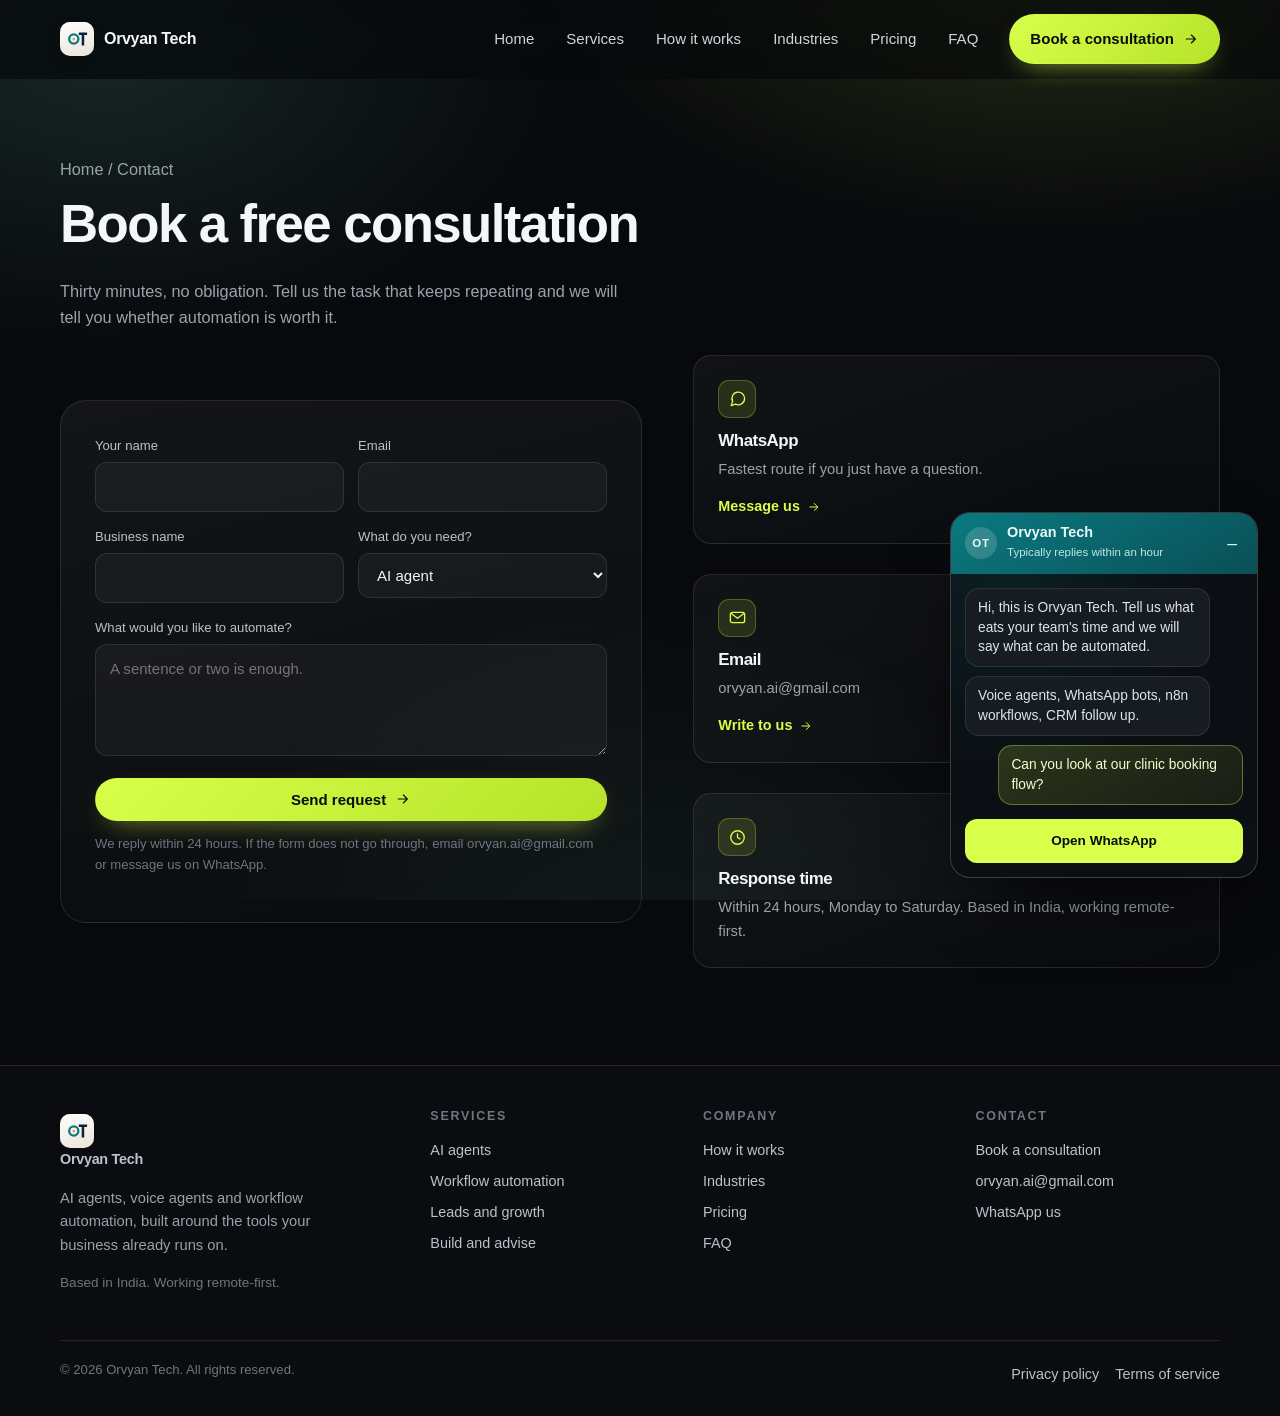
==== contact.html @ 8937b00d "Redesign the site: multi-page structure, new design system, WhatsApp dock widget - Split the single " ====
<!DOCTYPE html>
<html lang="en">
<head>
<meta charset="UTF-8">
<meta name="viewport" content="width=device-width, initial-scale=1">
<title>Contact | Orvyan Tech</title>
<meta name="description" content="Book a free consultation with Orvyan Tech. Tell us what you want automated and we reply within 24 hours.">
<link rel="canonical" href="https://www.orvyantech.com/contact.html">
<meta name="theme-color" content="#08090c">
<link rel="icon" href="favicon.svg" type="image/svg+xml">
<link rel="icon" href="favicon.ico" sizes="32x32">
<link rel="apple-touch-icon" href="apple-touch-icon.png">
<meta property="og:type" content="website">
<meta property="og:site_name" content="Orvyan Tech">
<meta property="og:title" content="Contact | Orvyan Tech">
<meta property="og:description" content="Book a free consultation with Orvyan Tech. Tell us what you want automated and we reply within 24 hours.">
<meta property="og:url" content="https://www.orvyantech.com/contact.html">
<meta property="og:image" content="https://www.orvyantech.com/og-image.png">
<meta name="twitter:card" content="summary_large_image">
<link rel="preconnect" href="https://fonts.googleapis.com">
<link rel="preconnect" href="https://fonts.gstatic.com" crossorigin>
<link rel="preconnect" href="https://formtorch.com" crossorigin>
<link rel="preload" href="assets/css/site.css" as="style">
<link rel="stylesheet" href="assets/css/site.css">
<link rel="preconnect" href="https://www.googletagmanager.com">

<script async src="https://www.googletagmanager.com/gtag/js?id=G-GD2M58Q7JF"></script>
<script>
window.dataLayer=window.dataLayer||[];function gtag(){dataLayer.push(arguments)}
gtag('js',new Date());gtag('config','G-GD2M58Q7JF');
</script>
</head>
<body>
<a class="skip" href="#main">Skip to content</a>
<header class="site-head">
  <div class="wrap head-inner">
    <a class="brand" href="index.html"><span class="brand-chip"><img src="assets/img/logo.svg" alt="" width="22" height="22"></span> Orvyan Tech</a>
    <button class="menu-btn" id="menuBtn" aria-expanded="false" aria-controls="nav" aria-label="Open menu">
      <svg width="24" height="24" viewBox="0 0 24 24" fill="none" stroke="currentColor" stroke-width="1.8" stroke-linecap="round" aria-hidden="true"><path d="M4 7h16M4 12h16M4 17h16"/></svg>
    </button>
    <nav class="nav" id="nav" aria-label="Main">
      <a href="index.html">Home</a><a href="services.html">Services</a><a href="how-it-works.html">How it works</a><a href="industries.html">Industries</a><a href="pricing.html">Pricing</a><a href="faq.html">FAQ</a>
    </nav>
    <a class="cta" href="contact.html">Book a consultation <svg class="" viewBox="0 0 24 24" fill="none" stroke="currentColor" stroke-width="1.7" stroke-linecap="round" stroke-linejoin="round" aria-hidden="true"><path d="M5 12h13M12.5 6l6 6-6 6"/></svg></a>
  </div>
</header>
<main id="main">

<section class="page-head"><div class="wrap">
  <p class="crumb"><a href="index.html">Home</a> / Contact</p>
  <h1>Book a free consultation</h1>
  <p>Thirty minutes, no obligation. Tell us the task that keeps repeating and we will tell you whether automation is worth it.</p>
</div></section>

<section style="padding-top:0"><div class="wrap hero-grid">
  <form class="form-shell reveal" action="https://formtorch.com/f/t2vo9j93fa" method="post">
    <div class="row2">
      <div class="field"><label for="name">Your name</label><input id="name" name="name" type="text" autocomplete="name" required></div>
      <div class="field"><label for="email">Email</label><input id="email" name="email" type="email" autocomplete="email" required></div>
    </div>
    <div class="row2">
      <div class="field"><label for="company">Business name</label><input id="company" name="company" type="text" autocomplete="organization"></div>
      <div class="field"><label for="interest">What do you need?</label>
        <select id="interest" name="interest">
          <option>AI agent</option><option>Voice agent</option><option>WhatsApp automation</option>
          <option>Workflow automation</option><option>Lead generation</option><option>Not sure yet</option>
        </select>
      </div>
    </div>
    <div class="field"><label for="message">What would you like to automate?</label>
      <textarea id="message" name="message" required placeholder="A sentence or two is enough."></textarea></div>
    <input type="hidden" name="source" value="orvyantech.com">
    <button class="cta" type="submit" style="width:100%;justify-content:center">Send request <svg class="" viewBox="0 0 24 24" fill="none" stroke="currentColor" stroke-width="1.7" stroke-linecap="round" stroke-linejoin="round" aria-hidden="true"><path d="M5 12h13M12.5 6l6 6-6 6"/></svg></button>
    <p class="form-note">We reply within 24 hours. If the form does not go through, email orvyan.ai@gmail.com or message us on WhatsApp.</p>
  </form>

  <div class="stack-30 reveal d2">
    <div class="card"><div class="ico"><svg class="" viewBox="0 0 24 24" fill="none" stroke="currentColor" stroke-width="1.7" stroke-linecap="round" stroke-linejoin="round" aria-hidden="true"><path d="M21 12a8 8 0 0 1-11.6 7.1L4 21l1.9-5.4A8 8 0 1 1 21 12Z"/></svg></div><h3>WhatsApp</h3>
      <p>Fastest route if you just have a question.</p>
      <a class="link-more" href="https://wa.me/917972928086" target="_blank" rel="noopener">Message us <svg class="" viewBox="0 0 24 24" fill="none" stroke="currentColor" stroke-width="1.7" stroke-linecap="round" stroke-linejoin="round" aria-hidden="true"><path d="M5 12h13M12.5 6l6 6-6 6"/></svg></a></div>
    <div class="card"><div class="ico"><svg class="" viewBox="0 0 24 24" fill="none" stroke="currentColor" stroke-width="1.7" stroke-linecap="round" stroke-linejoin="round" aria-hidden="true"><rect x="3" y="5.5" width="18" height="13" rx="2.5"/><path d="m4 7 8 6 8-6"/></svg></div><h3>Email</h3>
      <p>orvyan.ai@gmail.com</p>
      <a class="link-more" href="mailto:orvyan.ai@gmail.com">Write to us <svg class="" viewBox="0 0 24 24" fill="none" stroke="currentColor" stroke-width="1.7" stroke-linecap="round" stroke-linejoin="round" aria-hidden="true"><path d="M5 12h13M12.5 6l6 6-6 6"/></svg></a></div>
    <div class="card"><div class="ico"><svg class="" viewBox="0 0 24 24" fill="none" stroke="currentColor" stroke-width="1.7" stroke-linecap="round" stroke-linejoin="round" aria-hidden="true"><circle cx="12" cy="12" r="8.5"/><path d="M12 7.5V12l3 1.8"/></svg></div><h3>Response time</h3>
      <p>Within 24 hours, Monday to Saturday. Based in India, working remote-first.</p></div>
  </div>
</div></section>
</main>
<footer class="site-foot">
  <div class="wrap">
    <div class="foot-grid">
      <div>
        <a class="brand" href="index.html"><span class="brand-chip"><img src="assets/img/logo.svg" alt="" width="22" height="22"></span> Orvyan Tech</a>
        <p style="color:#98a2ad;font-size:.92rem;margin-top:12px;max-width:34ch">
          AI agents, voice agents and workflow automation, built around the tools your business already runs on.
        </p>
        <p style="color:#6d7681;font-size:.85rem">Based in India. Working remote-first.</p>
      </div>
      <div>
        <h4>Services</h4>
        <a href="services.html#agents">AI agents</a>
        <a href="services.html#workflows">Workflow automation</a>
        <a href="services.html#growth">Leads and growth</a>
        <a href="services.html#advise">Build and advise</a>
      </div>
      <div>
        <h4>Company</h4>
        <a href="how-it-works.html">How it works</a>
        <a href="industries.html">Industries</a>
        <a href="pricing.html">Pricing</a>
        <a href="faq.html">FAQ</a>
      </div>
      <div>
        <h4>Contact</h4>
        <a href="contact.html">Book a consultation</a>
        <a href="mailto:orvyan.ai@gmail.com">orvyan.ai@gmail.com</a>
        <a href="https://wa.me/917972928086" target="_blank" rel="noopener">WhatsApp us</a>
      </div>
    </div>
    <div class="foot-bottom">
      <span>&copy; <span data-year>2026</span> Orvyan Tech. All rights reserved.</span>
      <span class="pillars">
        <a href="privacy-policy.html">Privacy policy</a>
        <a href="terms-of-service.html">Terms of service</a>
      </span>
    </div>
  </div>
</footer>
<aside class="wa-dock" id="waDock" aria-label="Chat with Orvyan Tech on WhatsApp">
  <div class="wa-head">
    <span class="wa-ava">OT</span>
    <div><strong>Orvyan Tech</strong><small>Typically replies within an hour</small></div>
    <button class="wa-min" type="button" aria-label="Minimise chat">&#8211;</button>
  </div>
  <div class="wa-body">
    <div class="wa-msg in">Hi, this is Orvyan Tech. Tell us what eats your team's time and we will say what can be automated.</div>
    <div class="wa-msg in">Voice agents, WhatsApp bots, n8n workflows, CRM follow up.</div>
    <div class="wa-msg me">Can you look at our clinic booking flow?</div>
  </div>
  <a class="wa-cta" href="https://wa.me/917972928086" target="_blank" rel="noopener">Open WhatsApp</a>
</aside>
<script src="assets/js/site.js" defer></script>
</body>
</html>
---- assets/css/site.css ----
/* Orvyan Tech v3 — design system
   Palette: ink base, lime signal, mint support, bone surfaces */

:root{
  --ink:#08090c;
  --ink-2:#0d1014;
  --ink-3:#12161c;
  --line:rgba(255,255,255,.10);
  --line-strong:rgba(255,255,255,.18);
  --bone:#f6f3ec;
  --bone-2:#eee9df;
  --paper-ink:#14161a;
  --paper-muted:#5b5f66;
  --lime:#d8ff4a;
  --lime-deep:#b6e32a;
  --mint:#7ef0c4;
  --mint-deep:#0f513f;
  --text:#f4f6f8;
  --muted:#9aa3ad;
  --muted-2:#6d7681;
  --radius:18px;
  --radius-lg:26px;
  --shadow:0 24px 60px -30px rgba(0,0,0,.75);
  --ease:cubic-bezier(.22,.61,.36,1);
  --ease-out:cubic-bezier(.16,1,.3,1);
  --max:1160px;
  --teal:#0b7a80;
  --teal-soft:#127f86;
  --amber:#f2a33a;
  --font: 'Inter', -apple-system, BlinkMacSystemFont, 'Segoe UI', Roboto, Helvetica, Arial, sans-serif;
}

*,*::before,*::after{box-sizing:border-box}
html{scroll-behavior:smooth}
@media (prefers-reduced-motion: reduce){
  html{scroll-behavior:auto}
  *,*::before,*::after{animation-duration:.001ms !important;animation-iteration-count:1 !important;transition-duration:.001ms !important}
}
body{
  margin:0;
  font-family:var(--font);
  background:var(--ink);
  color:var(--text);
  -webkit-font-smoothing:antialiased;
  line-height:1.6;
  overflow-x:hidden;
}
body::before{
  content:'';
  position:fixed;inset:0;z-index:-1;
  background:
    radial-gradient(900px 520px at 82% -8%, rgba(216,255,74,.16), transparent 60%),
    radial-gradient(760px 480px at 8% 6%, rgba(126,240,196,.12), transparent 62%),
    radial-gradient(700px 600px at 50% 110%, rgba(126,240,196,.07), transparent 65%),
    var(--ink);
}
img,svg{max-width:100%;display:block}
a{color:inherit;text-decoration:none}
h1,h2,h3,h4{margin:0 0 .5em;line-height:1.06;letter-spacing:-.03em;font-weight:600}
p{margin:0 0 1em}
.wrap{width:min(var(--max),calc(100% - 40px));margin-inline:auto}
.skip{position:absolute;left:-999px;top:0;background:var(--lime);color:#0a0b0d;padding:10px 16px;z-index:200}
.skip:focus{left:12px;top:12px;border-radius:10px}

/* ---------- reveal on scroll ---------- */
.reveal{opacity:0;transform:translateY(26px);transition:opacity .7s var(--ease-out),transform .7s var(--ease-out)}
.reveal.in{opacity:1;transform:none}
.reveal.d1{transition-delay:.08s}
.reveal.d2{transition-delay:.16s}
.reveal.d3{transition-delay:.24s}
.reveal.d4{transition-delay:.32s}

/* ---------- page entrance ---------- */
@keyframes pageIn{from{opacity:0;transform:translateY(10px)}to{opacity:1;transform:none}}
main{animation:pageIn .5s var(--ease-out) both}
body.leaving{opacity:0;transform:translateY(-8px);transition:opacity .28s ease,transform .28s ease}

/* ---------- header ---------- */
.site-head{
  position:sticky;top:0;z-index:90;
  backdrop-filter:blur(14px) saturate(140%);
  background:rgba(8,9,12,.72);
  border-bottom:1px solid transparent;
  transition:border-color .3s ease,background .3s ease;
}
.site-head.stuck{border-bottom-color:var(--line);background:rgba(8,9,12,.9)}
.head-inner{display:flex;align-items:center;gap:18px;padding:14px 0}
.brand{display:flex;align-items:center;gap:10px;font-weight:700;letter-spacing:-.02em}
.brand .mark{
  width:34px;height:34px;border-radius:10px;display:grid;place-items:center;
  background:linear-gradient(140deg,var(--lime),var(--mint));color:#0a0b0d;font-weight:800;
  box-shadow:0 8px 22px -8px rgba(216,255,74,.7);
  transition:transform .4s var(--ease-out);
}
.brand:hover .mark{transform:rotate(-8deg) scale(1.06)}
.nav{margin-left:auto;display:flex;align-items:center;gap:6px}
.nav a{
  position:relative;padding:9px 13px;border-radius:10px;color:#cfd6de;font-size:.94rem;
  transition:color .25s ease,background .25s ease;
}
.nav a::after{
  content:'';position:absolute;left:13px;right:13px;bottom:5px;height:1.5px;background:var(--lime);
  transform:scaleX(0);transform-origin:left;transition:transform .35s var(--ease-out);
}
.nav a:hover{color:#fff;background:rgba(255,255,255,.05)}
.nav a:hover::after,.nav a[aria-current="page"]::after{transform:scaleX(1)}
.nav a[aria-current="page"]{color:#fff}
.cta{
  display:inline-flex;align-items:center;gap:9px;
  padding:12px 20px;border-radius:999px;border:1px solid transparent;
  background:linear-gradient(135deg,var(--lime),var(--lime-deep));
  color:#0a0b0d;font-weight:650;font-size:.94rem;
  transition:transform .3s var(--ease-out),box-shadow .3s ease,filter .3s ease;
  box-shadow:0 10px 28px -14px rgba(216,255,74,.8);
  cursor:pointer;
}
.cta:hover{transform:translateY(-2px);filter:brightness(1.06);box-shadow:0 18px 36px -16px rgba(216,255,74,.9)}
.cta:active{transform:translateY(0) scale(.99)}
.cta.ghost{
  background:transparent;color:#e8edf2;border-color:var(--line-strong);box-shadow:none;
}
.cta.ghost:hover{border-color:rgba(255,255,255,.35);background:rgba(255,255,255,.05)}
.cta svg{width:16px;height:16px}
.menu-btn{display:none;background:none;border:0;color:#fff;padding:10px;border-radius:10px;cursor:pointer}
.menu-btn:hover{background:rgba(255,255,255,.06)}

@media (max-width:880px){
  .nav{
    position:fixed;inset:64px 12px auto 12px;flex-direction:column;align-items:stretch;gap:2px;
    background:rgba(10,12,15,.98);border:1px solid var(--line);border-radius:18px;padding:10px;
    transform:translateY(-12px);opacity:0;pointer-events:none;transition:.28s var(--ease-out);
    box-shadow:var(--shadow);
  }
  .nav.open{transform:none;opacity:1;pointer-events:auto}
  .nav a{padding:13px 14px;font-size:1rem}
  .nav a::after{display:none}
  .menu-btn{display:block;margin-left:auto}
  .head-inner .cta{display:none}
}

/* ---------- hero ---------- */
.hero{padding:clamp(48px,7vw,96px) 0 clamp(40px,5vw,64px)}
.hero-grid{display:grid;grid-template-columns:1.05fr .95fr;gap:clamp(28px,4vw,56px);align-items:center}
@media (max-width:920px){.hero-grid{grid-template-columns:1fr}}
.eyebrow{
  display:inline-flex;align-items:center;gap:9px;padding:7px 13px;border:1px solid var(--line);
  border-radius:999px;font-size:.72rem;letter-spacing:.14em;text-transform:uppercase;color:#c3ccd6;
}
.eyebrow i{width:7px;height:7px;border-radius:50%;background:var(--lime);box-shadow:0 0 0 4px rgba(216,255,74,.16)}
h1.display{font-size:clamp(2.3rem,5.2vw,4.1rem);font-weight:700;letter-spacing:-.045em;margin:.5em 0 .35em}
h1.display .grad{
  background:linear-gradient(100deg,var(--lime) 10%,var(--mint) 60%,#cfe9ff 95%);
  -webkit-background-clip:text;background-clip:text;color:transparent;
}
.lede{font-size:clamp(1rem,1.35vw,1.16rem);color:#aab4bf;max-width:56ch}
.hero-actions{display:flex;flex-wrap:wrap;gap:12px;margin-top:26px}
.trust{display:flex;flex-wrap:wrap;gap:10px 20px;margin-top:26px;color:var(--muted-2);font-size:.86rem}
.trust span{display:inline-flex;align-items:center;gap:7px}
.trust svg{width:14px;height:14px;color:var(--mint)}

/* flow card */
.flow-card{
  position:relative;border:1px solid var(--line);border-radius:var(--radius-lg);
  background:linear-gradient(165deg,rgba(255,255,255,.055),rgba(255,255,255,.015));
  padding:22px;box-shadow:var(--shadow);overflow:hidden;
}
.flow-card::after{
  content:'';position:absolute;inset:-40% -20% auto auto;width:320px;height:320px;
  background:radial-gradient(circle,rgba(216,255,74,.16),transparent 62%);pointer-events:none;
}
.flow-head{display:flex;align-items:center;justify-content:space-between;margin-bottom:16px}
.flow-head span{font-size:.7rem;letter-spacing:.16em;text-transform:uppercase;color:var(--muted-2)}
.badge-live{
  display:inline-flex;align-items:center;gap:6px;font-size:.68rem;letter-spacing:.12em;
  text-transform:uppercase;color:#0a0b0d;background:var(--lime);padding:4px 9px;border-radius:999px;font-weight:700;
}
.step{display:grid;grid-template-columns:26px 1fr;gap:12px;padding:12px 0;border-top:1px dashed rgba(255,255,255,.08)}
.step:first-of-type{border-top:0}
.step .num{
  width:26px;height:26px;border-radius:50%;display:grid;place-items:center;font-size:.78rem;font-weight:700;
  background:rgba(216,255,74,.14);color:var(--lime);border:1px solid rgba(216,255,74,.35);
}
.step h4{margin:0 0 3px;font-size:.96rem}
.bubble{
  margin-top:8px;padding:9px 12px;border-radius:12px;font-size:.86rem;color:#dfe6ec;
  background:rgba(255,255,255,.05);border:1px solid var(--line);max-width:94%;
}
.bubble.reply{background:rgba(126,240,196,.10);border-color:rgba(126,240,196,.28);color:#d6fff0}
.step p{font-size:.84rem;color:var(--muted);margin:0}

/* ---------- marquee ---------- */
.marquee{border-block:1px solid var(--line);background:rgba(255,255,255,.02);overflow:hidden;padding:14px 0}
.marquee-track{display:flex;gap:44px;width:max-content;animation:slide 34s linear infinite}
.marquee:hover .marquee-track{animation-play-state:paused}
@keyframes slide{to{transform:translateX(-50%)}}
.marquee span{color:#7d8792;font-size:.9rem;letter-spacing:.04em;white-space:nowrap}
.marquee span::after{content:'·';margin-left:44px;color:#3a4249}

/* ---------- sections ---------- */
section{padding:clamp(52px,6vw,88px) 0}
.sec-head{max-width:64ch;margin-bottom:clamp(26px,3vw,40px)}
.sec-head h2{font-size:clamp(1.7rem,3.2vw,2.6rem)}
.sec-head p{color:var(--muted);margin:0}
.kicker{font-size:.72rem;letter-spacing:.18em;text-transform:uppercase;color:var(--lime);margin-bottom:12px;display:block}

.grid{display:grid;gap:16px}
.g3{grid-template-columns:repeat(3,1fr)}
.g2{grid-template-columns:repeat(2,1fr)}
.g4{grid-template-columns:repeat(4,1fr)}
@media (max-width:980px){.g3,.g4{grid-template-columns:repeat(2,1fr)}}
@media (max-width:640px){.g2,.g3,.g4{grid-template-columns:1fr}}

.card{
  position:relative;border:1px solid var(--line);border-radius:var(--radius);
  padding:24px;background:linear-gradient(160deg,rgba(255,255,255,.045),rgba(255,255,255,.012));
  transition:transform .38s var(--ease-out),border-color .3s ease,background .3s ease;
  overflow:hidden;
}
.card::before{
  content:'';position:absolute;inset:0;border-radius:inherit;pointer-events:none;opacity:0;
  background:radial-gradient(420px 200px at var(--mx,50%) var(--my,0%),rgba(216,255,74,.10),transparent 70%);
  transition:opacity .35s ease;
}
.card:hover{transform:translateY(-4px);border-color:var(--line-strong)}
.card:hover::before{opacity:1}
.card h3{font-size:1.06rem;margin-bottom:8px}
.card p{color:var(--muted);font-size:.92rem;margin:0}
.card .ico{
  width:38px;height:38px;border-radius:11px;display:grid;place-items:center;margin-bottom:14px;
  background:rgba(216,255,74,.12);color:var(--lime);border:1px solid rgba(216,255,74,.24);
}
.card .ico svg{width:19px;height:19px}
.card ul{margin:12px 0 0;padding-left:18px;color:var(--muted);font-size:.9rem}
.card ul li{margin:4px 0}

.link-more{
  display:inline-flex;align-items:center;gap:7px;margin-top:14px;color:var(--lime);
  font-size:.9rem;font-weight:600;
}
.link-more svg{width:14px;height:14px;transition:transform .3s var(--ease-out)}
.link-more:hover svg{transform:translateX(3px)}

/* light band */
.band{background:linear-gradient(180deg,var(--bone),var(--bone-2));color:var(--paper-ink)}
.band .sec-head p,.band .card p,.band .card ul{color:var(--paper-muted)}
.band .card{background:#fff;border-color:rgba(20,22,26,.08);box-shadow:0 20px 44px -34px rgba(0,0,0,.5)}
.band .card .ico{background:rgba(15,81,63,.08);color:var(--mint-deep);border-color:rgba(15,81,63,.16)}
.band .kicker{color:var(--mint-deep)}
.band .link-more{color:var(--mint-deep)}

/* process */
.process{display:grid;gap:0;counter-reset:step}
.p-step{
  display:grid;grid-template-columns:64px 1fr;gap:20px;padding:24px 0;border-top:1px solid var(--line);
  position:relative;
}
.p-step:last-child{border-bottom:1px solid var(--line)}
.p-step .num{
  counter-increment:step;font-size:.82rem;font-weight:700;color:var(--ink);background:var(--lime);
  width:34px;height:34px;border-radius:50%;display:grid;place-items:center;
}
.p-step .num::before{content:counter(step,decimal-leading-zero)}
.p-step h3{font-size:1.1rem;margin-bottom:6px}
.p-step p{color:var(--muted);margin:0;font-size:.95rem}

/* pricing */
.price-card{
  border:1px solid var(--line);border-radius:var(--radius-lg);padding:26px;
  background:linear-gradient(170deg,rgba(255,255,255,.05),rgba(255,255,255,.015));
  display:flex;flex-direction:column;
  transition:transform .38s var(--ease-out),border-color .3s ease;
}
.price-card:hover{transform:translateY(-5px);border-color:var(--line-strong)}
.price-card.feature{border-color:rgba(216,255,74,.4);background:linear-gradient(170deg,rgba(216,255,74,.10),rgba(255,255,255,.02))}
.price-card .tier{font-size:.74rem;letter-spacing:.16em;text-transform:uppercase;color:var(--muted-2);margin-bottom:10px}
.price-card h3{font-size:1.28rem;margin-bottom:6px}
.price-card .quote{font-size:.92rem;color:var(--muted);margin-bottom:18px}
.price-card ul{list-style:none;padding:0;margin:0 0 22px;display:grid;gap:9px}
.price-card li{display:grid;grid-template-columns:18px 1fr;gap:9px;font-size:.92rem;color:#c7d0d9}
.price-card li svg{width:15px;height:15px;color:var(--mint);margin-top:3px}
.price-card .cta{margin-top:auto;justify-content:center}

/* faq */
details.faq{
  border:1px solid var(--line);border-radius:14px;padding:0;margin-bottom:10px;background:rgba(255,255,255,.025);
  transition:border-color .3s ease,background .3s ease;
}
details.faq[open]{border-color:rgba(216,255,74,.32);background:rgba(216,255,74,.04)}
details.faq summary{
  cursor:pointer;padding:16px 18px;font-weight:600;list-style:none;display:flex;justify-content:space-between;gap:14px;
  align-items:center;font-size:.98rem;
}
details.faq summary::-webkit-details-marker{display:none}
details.faq summary::after{
  content:'+';font-size:1.2rem;color:var(--lime);transition:transform .3s var(--ease-out);line-height:1;
}
details.faq[open] summary::after{transform:rotate(45deg)}
details.faq .a{padding:0 18px 16px;color:var(--muted);font-size:.94rem}

/* form */
.form-shell{
  border:1px solid var(--line);border-radius:var(--radius-lg);padding:clamp(22px,3vw,34px);
  background:linear-gradient(165deg,rgba(255,255,255,.05),rgba(255,255,255,.012));
}
.field{margin-bottom:14px}
.field label{display:block;font-size:.82rem;color:#b9c3cd;margin-bottom:6px}
.field input,.field select,.field textarea{
  width:100%;padding:12px 14px;border-radius:12px;background:rgba(255,255,255,.04);
  border:1px solid var(--line);color:#f2f6f9;font:inherit;font-size:.94rem;
  transition:border-color .25s ease,background .25s ease,box-shadow .25s ease;
}
.field input:focus,.field select:focus,.field textarea:focus{
  outline:none;border-color:rgba(216,255,74,.55);background:rgba(216,255,74,.05);
  box-shadow:0 0 0 4px rgba(216,255,74,.10);
}
.field textarea{min-height:112px;resize:vertical}
.row2{display:grid;grid-template-columns:1fr 1fr;gap:14px}
@media (max-width:640px){.row2{grid-template-columns:1fr}}
.form-note{font-size:.82rem;color:var(--muted-2);margin-top:12px}

/* cta band */
.cta-band{
  border:1px solid rgba(216,255,74,.26);border-radius:var(--radius-lg);
  background:
    radial-gradient(600px 260px at 12% 0%,rgba(216,255,74,.16),transparent 62%),
    linear-gradient(160deg,rgba(255,255,255,.06),rgba(255,255,255,.015));
  padding:clamp(28px,4vw,48px);display:flex;gap:22px;align-items:center;justify-content:space-between;flex-wrap:wrap;
}
.cta-band h2{font-size:clamp(1.5rem,2.6vw,2.1rem);margin:0 0 6px}
.cta-band p{margin:0;color:var(--muted);max-width:52ch}

/* footer */
.site-foot{border-top:1px solid var(--line);padding:44px 0 26px;margin-top:20px;background:rgba(255,255,255,.015)}
.foot-grid{display:grid;grid-template-columns:1.4fr repeat(3,1fr);gap:28px}
@media (max-width:820px){.foot-grid{grid-template-columns:1fr 1fr}}
@media (max-width:520px){.foot-grid{grid-template-columns:1fr}}
.site-foot h4{font-size:.78rem;letter-spacing:.14em;text-transform:uppercase;color:var(--muted-2);margin-bottom:12px}
.site-foot a{display:block;color:#b9c3cd;font-size:.9rem;padding:4px 0;transition:color .2s ease,transform .2s ease}
.site-foot a:hover{color:var(--lime);transform:translateX(2px)}
.foot-bottom{
  display:flex;justify-content:space-between;gap:14px;flex-wrap:wrap;margin-top:32px;padding-top:18px;
  border-top:1px solid var(--line);color:var(--muted-2);font-size:.82rem;
}
.pillars{display:flex;gap:16px;flex-wrap:wrap}
.pillars a{display:inline}

/* page header for inner pages */
.page-head{padding:clamp(44px,6vw,80px) 0 8px}
.page-head h1{font-size:clamp(2rem,4.4vw,3.3rem)}
.page-head p{color:var(--muted);max-width:62ch;font-size:1.02rem}
.crumb{font-size:.8rem;color:var(--muted-2);margin-bottom:14px}
.crumb a{color:var(--muted)}
.crumb a:hover{color:var(--lime)}

/* utilities */
.center{text-align:center;margin-inline:auto}
.mt0{margin-top:0}
.stack-30{display:grid;gap:30px}
.chip{
  display:inline-flex;align-items:center;gap:7px;padding:7px 13px;border-radius:999px;
  border:1px solid var(--line);background:rgba(255,255,255,.03);font-size:.84rem;color:#c7d0d9;
}
.chip:hover{border-color:rgba(216,255,74,.4);color:#fff}

/* ---------- brand mark uses the original Orvyan logo, untouched ---------- */
.brand-chip{
  width:34px;height:34px;border-radius:10px;display:grid;place-items:center;
  background:linear-gradient(160deg,#ffffff,#eae4d8);
  box-shadow:0 8px 22px -12px rgba(0,0,0,.7),inset 0 1px 0 rgba(255,255,255,.9);
  transition:transform .4s var(--ease-out);
}
.brand-chip img{width:22px;height:22px}
.brand:hover .brand-chip{transform:rotate(-6deg) scale(1.05)}

/* ---------- three colour signal: lime primary, teal support, amber accent ---------- */
.step .num{background:linear-gradient(150deg,var(--amber),#e08a1e);color:#241703;box-shadow:0 10px 24px -14px rgba(242,163,58,.9)}
.badge-live{background:rgba(11,122,128,.18);color:#7fe3e8;border:1px solid rgba(11,122,128,.55)}
.svc-card:hover{border-color:rgba(11,122,128,.55)}
a:hover{color:var(--amber)}
.eyebrow .dot{background:var(--amber)}

/* ---------- docked WhatsApp window ---------- */
.wa-dock{
  position:fixed;right:22px;bottom:22px;width:308px;max-width:calc(100vw - 32px);z-index:60;
  border-radius:20px;overflow:hidden;
  background:linear-gradient(180deg,#101418,#0b0e12);
  border:1px solid var(--line-strong);
  box-shadow:0 30px 70px -30px rgba(0,0,0,.9);
  font-size:.9rem;
  transform:translateY(0);opacity:1;
  transition:transform .45s var(--ease-out),opacity .35s var(--ease),width .35s var(--ease-out);
}
.wa-dock.min{width:64px;height:64px;border-radius:50%;background:linear-gradient(150deg,#25d366,#0b7a80);cursor:pointer}
.wa-dock.min .wa-head,.wa-dock.min .wa-body,.wa-dock.min .wa-cta{display:none}
.wa-dock.min::after{content:"";position:absolute;inset:0;margin:auto;width:26px;height:26px;
  background:no-repeat center/contain url("data:image/svg+xml;utf8,<svg xmlns='http://www.w3.org/2000/svg' viewBox='0 0 24 24' fill='%23081012'><path d='M12 2a10 10 0 0 0-8.6 15.1L2 22l5-1.3A10 10 0 1 0 12 2Zm5.5 14.1c-.2.6-1.2 1.2-1.7 1.2-.5.1-1 .1-1.6-.1a11 11 0 0 1-4.4-3.1c-1-1.2-1.6-2.4-1.6-3.2 0-.7.4-1.4.8-1.7.2-.2.4-.2.6-.2h.5c.2 0 .3 0 .5.4l.6 1.5c.1.2 0 .4-.1.5l-.4.5c-.1.2-.2.3 0 .5.4.7 1.5 1.9 2.4 2.3.2.1.4.1.5 0l.6-.7c.1-.2.3-.2.5-.1l1.5.7c.2.1.4.2.4.4 0 .1 0 .5-.1.9Z'/></svg>")}
.wa-head{display:flex;align-items:center;gap:10px;padding:12px 14px;background:linear-gradient(150deg,#0b7a80,#0a4f57);color:#eafaf9}
.wa-ava{width:32px;height:32px;border-radius:50%;display:grid;place-items:center;background:rgba(255,255,255,.16);font-size:.72rem;font-weight:700;letter-spacing:.06em}
.wa-head strong{display:block;font-size:.9rem;line-height:1.1}
.wa-head small{display:block;font-size:.72rem;color:#bfe9e6;margin-top:2px}
.wa-min{margin-left:auto;background:transparent;border:0;color:#d8f3f1;font-size:1.1rem;line-height:1;cursor:pointer;padding:4px 6px;border-radius:8px}
.wa-min:hover{background:rgba(255,255,255,.14);color:#fff}
.wa-body{padding:14px;display:flex;flex-direction:column;gap:9px;background:
  radial-gradient(circle at 20% 0%,rgba(11,122,128,.16),transparent 60%),#0b0e12}
.wa-msg{max-width:88%;padding:9px 12px;border-radius:14px;line-height:1.45;font-size:.86rem;
  background:#171c22;border:1px solid var(--line);color:#dfe5ea;
  opacity:0;transform:translateY(8px);animation:waIn .5s var(--ease-out) forwards}
.wa-msg.me{align-self:flex-end;background:linear-gradient(150deg,rgba(216,255,74,.16),rgba(216,255,74,.07));border-color:rgba(216,255,74,.35);color:#f2ffd0}
.wa-msg:nth-child(1){animation-delay:.15s}
.wa-msg:nth-child(2){animation-delay:.55s}
.wa-msg:nth-child(3){animation-delay:.95s}
@keyframes waIn{to{opacity:1;transform:none}}
.wa-cta{display:flex;align-items:center;justify-content:center;gap:8px;margin:0 14px 14px;padding:11px 14px;border-radius:12px;
  background:var(--lime);color:#0a0d08;font-weight:700;font-size:.85rem;text-decoration:none;
  transition:transform .25s var(--ease-out),box-shadow .25s var(--ease)}
.wa-cta:hover{transform:translateY(-2px);box-shadow:0 14px 30px -16px rgba(216,255,74,.8);color:#0a0d08}
@media (max-width:760px){.wa-dock{right:12px;bottom:12px;width:calc(100vw - 24px)}.wa-dock.min{width:58px;height:58px}}
@media (prefers-reduced-motion:reduce){.wa-msg{animation:none;opacity:1;transform:none}}
---- assets/css/site.css ----
/* Orvyan Tech v3 — design system
   Palette: ink base, lime signal, mint support, bone surfaces */

:root{
  --ink:#08090c;
  --ink-2:#0d1014;
  --ink-3:#12161c;
  --line:rgba(255,255,255,.10);
  --line-strong:rgba(255,255,255,.18);
  --bone:#f6f3ec;
  --bone-2:#eee9df;
  --paper-ink:#14161a;
  --paper-muted:#5b5f66;
  --lime:#d8ff4a;
  --lime-deep:#b6e32a;
  --mint:#7ef0c4;
  --mint-deep:#0f513f;
  --text:#f4f6f8;
  --muted:#9aa3ad;
  --muted-2:#6d7681;
  --radius:18px;
  --radius-lg:26px;
  --shadow:0 24px 60px -30px rgba(0,0,0,.75);
  --ease:cubic-bezier(.22,.61,.36,1);
  --ease-out:cubic-bezier(.16,1,.3,1);
  --max:1160px;
  --teal:#0b7a80;
  --teal-soft:#127f86;
  --amber:#f2a33a;
  --font: 'Inter', -apple-system, BlinkMacSystemFont, 'Segoe UI', Roboto, Helvetica, Arial, sans-serif;
}

*,*::before,*::after{box-sizing:border-box}
html{scroll-behavior:smooth}
@media (prefers-reduced-motion: reduce){
  html{scroll-behavior:auto}
  *,*::before,*::after{animation-duration:.001ms !important;animation-iteration-count:1 !important;transition-duration:.001ms !important}
}
body{
  margin:0;
  font-family:var(--font);
  background:var(--ink);
  color:var(--text);
  -webkit-font-smoothing:antialiased;
  line-height:1.6;
  overflow-x:hidden;
}
body::before{
  content:'';
  position:fixed;inset:0;z-index:-1;
  background:
    radial-gradient(900px 520px at 82% -8%, rgba(216,255,74,.16), transparent 60%),
    radial-gradient(760px 480px at 8% 6%, rgba(126,240,196,.12), transparent 62%),
    radial-gradient(700px 600px at 50% 110%, rgba(126,240,196,.07), transparent 65%),
    var(--ink);
}
img,svg{max-width:100%;display:block}
a{color:inherit;text-decoration:none}
h1,h2,h3,h4{margin:0 0 .5em;line-height:1.06;letter-spacing:-.03em;font-weight:600}
p{margin:0 0 1em}
.wrap{width:min(var(--max),calc(100% - 40px));margin-inline:auto}
.skip{position:absolute;left:-999px;top:0;background:var(--lime);color:#0a0b0d;padding:10px 16px;z-index:200}
.skip:focus{left:12px;top:12px;border-radius:10px}

/* ---------- reveal on scroll ---------- */
.reveal{opacity:0;transform:translateY(26px);transition:opacity .7s var(--ease-out),transform .7s var(--ease-out)}
.reveal.in{opacity:1;transform:none}
.reveal.d1{transition-delay:.08s}
.reveal.d2{transition-delay:.16s}
.reveal.d3{transition-delay:.24s}
.reveal.d4{transition-delay:.32s}

/* ---------- page entrance ---------- */
@keyframes pageIn{from{opacity:0;transform:translateY(10px)}to{opacity:1;transform:none}}
main{animation:pageIn .5s var(--ease-out) both}
body.leaving{opacity:0;transform:translateY(-8px);transition:opacity .28s ease,transform .28s ease}

/* ---------- header ---------- */
.site-head{
  position:sticky;top:0;z-index:90;
  backdrop-filter:blur(14px) saturate(140%);
  background:rgba(8,9,12,.72);
  border-bottom:1px solid transparent;
  transition:border-color .3s ease,background .3s ease;
}
.site-head.stuck{border-bottom-color:var(--line);background:rgba(8,9,12,.9)}
.head-inner{display:flex;align-items:center;gap:18px;padding:14px 0}
.brand{display:flex;align-items:center;gap:10px;font-weight:700;letter-spacing:-.02em}
.brand .mark{
  width:34px;height:34px;border-radius:10px;display:grid;place-items:center;
  background:linear-gradient(140deg,var(--lime),var(--mint));color:#0a0b0d;font-weight:800;
  box-shadow:0 8px 22px -8px rgba(216,255,74,.7);
  transition:transform .4s var(--ease-out);
}
.brand:hover .mark{transform:rotate(-8deg) scale(1.06)}
.nav{margin-left:auto;display:flex;align-items:center;gap:6px}
.nav a{
  position:relative;padding:9px 13px;border-radius:10px;color:#cfd6de;font-size:.94rem;
  transition:color .25s ease,background .25s ease;
}
.nav a::after{
  content:'';position:absolute;left:13px;right:13px;bottom:5px;height:1.5px;background:var(--lime);
  transform:scaleX(0);transform-origin:left;transition:transform .35s var(--ease-out);
}
.nav a:hover{color:#fff;background:rgba(255,255,255,.05)}
.nav a:hover::after,.nav a[aria-current="page"]::after{transform:scaleX(1)}
.nav a[aria-current="page"]{color:#fff}
.cta{
  display:inline-flex;align-items:center;gap:9px;
  padding:12px 20px;border-radius:999px;border:1px solid transparent;
  background:linear-gradient(135deg,var(--lime),var(--lime-deep));
  color:#0a0b0d;font-weight:650;font-size:.94rem;
  transition:transform .3s var(--ease-out),box-shadow .3s ease,filter .3s ease;
  box-shadow:0 10px 28px -14px rgba(216,255,74,.8);
  cursor:pointer;
}
.cta:hover{transform:translateY(-2px);filter:brightness(1.06);box-shadow:0 18px 36px -16px rgba(216,255,74,.9)}
.cta:active{transform:translateY(0) scale(.99)}
.cta.ghost{
  background:transparent;color:#e8edf2;border-color:var(--line-strong);box-shadow:none;
}
.cta.ghost:hover{border-color:rgba(255,255,255,.35);background:rgba(255,255,255,.05)}
.cta svg{width:16px;height:16px}
.menu-btn{display:none;background:none;border:0;color:#fff;padding:10px;border-radius:10px;cursor:pointer}
.menu-btn:hover{background:rgba(255,255,255,.06)}

@media (max-width:880px){
  .nav{
    position:fixed;inset:64px 12px auto 12px;flex-direction:column;align-items:stretch;gap:2px;
    background:rgba(10,12,15,.98);border:1px solid var(--line);border-radius:18px;padding:10px;
    transform:translateY(-12px);opacity:0;pointer-events:none;transition:.28s var(--ease-out);
    box-shadow:var(--shadow);
  }
  .nav.open{transform:none;opacity:1;pointer-events:auto}
  .nav a{padding:13px 14px;font-size:1rem}
  .nav a::after{display:none}
  .menu-btn{display:block;margin-left:auto}
  .head-inner .cta{display:none}
}

/* ---------- hero ---------- */
.hero{padding:clamp(48px,7vw,96px) 0 clamp(40px,5vw,64px)}
.hero-grid{display:grid;grid-template-columns:1.05fr .95fr;gap:clamp(28px,4vw,56px);align-items:center}
@media (max-width:920px){.hero-grid{grid-template-columns:1fr}}
.eyebrow{
  display:inline-flex;align-items:center;gap:9px;padding:7px 13px;border:1px solid var(--line);
  border-radius:999px;font-size:.72rem;letter-spacing:.14em;text-transform:uppercase;color:#c3ccd6;
}
.eyebrow i{width:7px;height:7px;border-radius:50%;background:var(--lime);box-shadow:0 0 0 4px rgba(216,255,74,.16)}
h1.display{font-size:clamp(2.3rem,5.2vw,4.1rem);font-weight:700;letter-spacing:-.045em;margin:.5em 0 .35em}
h1.display .grad{
  background:linear-gradient(100deg,var(--lime) 10%,var(--mint) 60%,#cfe9ff 95%);
  -webkit-background-clip:text;background-clip:text;color:transparent;
}
.lede{font-size:clamp(1rem,1.35vw,1.16rem);color:#aab4bf;max-width:56ch}
.hero-actions{display:flex;flex-wrap:wrap;gap:12px;margin-top:26px}
.trust{display:flex;flex-wrap:wrap;gap:10px 20px;margin-top:26px;color:var(--muted-2);font-size:.86rem}
.trust span{display:inline-flex;align-items:center;gap:7px}
.trust svg{width:14px;height:14px;color:var(--mint)}

/* flow card */
.flow-card{
  position:relative;border:1px solid var(--line);border-radius:var(--radius-lg);
  background:linear-gradient(165deg,rgba(255,255,255,.055),rgba(255,255,255,.015));
  padding:22px;box-shadow:var(--shadow);overflow:hidden;
}
.flow-card::after{
  content:'';position:absolute;inset:-40% -20% auto auto;width:320px;height:320px;
  background:radial-gradient(circle,rgba(216,255,74,.16),transparent 62%);pointer-events:none;
}
.flow-head{display:flex;align-items:center;justify-content:space-between;margin-bottom:16px}
.flow-head span{font-size:.7rem;letter-spacing:.16em;text-transform:uppercase;color:var(--muted-2)}
.badge-live{
  display:inline-flex;align-items:center;gap:6px;font-size:.68rem;letter-spacing:.12em;
  text-transform:uppercase;color:#0a0b0d;background:var(--lime);padding:4px 9px;border-radius:999px;font-weight:700;
}
.step{display:grid;grid-template-columns:26px 1fr;gap:12px;padding:12px 0;border-top:1px dashed rgba(255,255,255,.08)}
.step:first-of-type{border-top:0}
.step .num{
  width:26px;height:26px;border-radius:50%;display:grid;place-items:center;font-size:.78rem;font-weight:700;
  background:rgba(216,255,74,.14);color:var(--lime);border:1px solid rgba(216,255,74,.35);
}
.step h4{margin:0 0 3px;font-size:.96rem}
.bubble{
  margin-top:8px;padding:9px 12px;border-radius:12px;font-size:.86rem;color:#dfe6ec;
  background:rgba(255,255,255,.05);border:1px solid var(--line);max-width:94%;
}
.bubble.reply{background:rgba(126,240,196,.10);border-color:rgba(126,240,196,.28);color:#d6fff0}
.step p{font-size:.84rem;color:var(--muted);margin:0}

/* ---------- marquee ---------- */
.marquee{border-block:1px solid var(--line);background:rgba(255,255,255,.02);overflow:hidden;padding:14px 0}
.marquee-track{display:flex;gap:44px;width:max-content;animation:slide 34s linear infinite}
.marquee:hover .marquee-track{animation-play-state:paused}
@keyframes slide{to{transform:translateX(-50%)}}
.marquee span{color:#7d8792;font-size:.9rem;letter-spacing:.04em;white-space:nowrap}
.marquee span::after{content:'·';margin-left:44px;color:#3a4249}

/* ---------- sections ---------- */
section{padding:clamp(52px,6vw,88px) 0}
.sec-head{max-width:64ch;margin-bottom:clamp(26px,3vw,40px)}
.sec-head h2{font-size:clamp(1.7rem,3.2vw,2.6rem)}
.sec-head p{color:var(--muted);margin:0}
.kicker{font-size:.72rem;letter-spacing:.18em;text-transform:uppercase;color:var(--lime);margin-bottom:12px;display:block}

.grid{display:grid;gap:16px}
.g3{grid-template-columns:repeat(3,1fr)}
.g2{grid-template-columns:repeat(2,1fr)}
.g4{grid-template-columns:repeat(4,1fr)}
@media (max-width:980px){.g3,.g4{grid-template-columns:repeat(2,1fr)}}
@media (max-width:640px){.g2,.g3,.g4{grid-template-columns:1fr}}

.card{
  position:relative;border:1px solid var(--line);border-radius:var(--radius);
  padding:24px;background:linear-gradient(160deg,rgba(255,255,255,.045),rgba(255,255,255,.012));
  transition:transform .38s var(--ease-out),border-color .3s ease,background .3s ease;
  overflow:hidden;
}
.card::before{
  content:'';position:absolute;inset:0;border-radius:inherit;pointer-events:none;opacity:0;
  background:radial-gradient(420px 200px at var(--mx,50%) var(--my,0%),rgba(216,255,74,.10),transparent 70%);
  transition:opacity .35s ease;
}
.card:hover{transform:translateY(-4px);border-color:var(--line-strong)}
.card:hover::before{opacity:1}
.card h3{font-size:1.06rem;margin-bottom:8px}
.card p{color:var(--muted);font-size:.92rem;margin:0}
.card .ico{
  width:38px;height:38px;border-radius:11px;display:grid;place-items:center;margin-bottom:14px;
  background:rgba(216,255,74,.12);color:var(--lime);border:1px solid rgba(216,255,74,.24);
}
.card .ico svg{width:19px;height:19px}
.card ul{margin:12px 0 0;padding-left:18px;color:var(--muted);font-size:.9rem}
.card ul li{margin:4px 0}

.link-more{
  display:inline-flex;align-items:center;gap:7px;margin-top:14px;color:var(--lime);
  font-size:.9rem;font-weight:600;
}
.link-more svg{width:14px;height:14px;transition:transform .3s var(--ease-out)}
.link-more:hover svg{transform:translateX(3px)}

/* light band */
.band{background:linear-gradient(180deg,var(--bone),var(--bone-2));color:var(--paper-ink)}
.band .sec-head p,.band .card p,.band .card ul{color:var(--paper-muted)}
.band .card{background:#fff;border-color:rgba(20,22,26,.08);box-shadow:0 20px 44px -34px rgba(0,0,0,.5)}
.band .card .ico{background:rgba(15,81,63,.08);color:var(--mint-deep);border-color:rgba(15,81,63,.16)}
.band .kicker{color:var(--mint-deep)}
.band .link-more{color:var(--mint-deep)}

/* process */
.process{display:grid;gap:0;counter-reset:step}
.p-step{
  display:grid;grid-template-columns:64px 1fr;gap:20px;padding:24px 0;border-top:1px solid var(--line);
  position:relative;
}
.p-step:last-child{border-bottom:1px solid var(--line)}
.p-step .num{
  counter-increment:step;font-size:.82rem;font-weight:700;color:var(--ink);background:var(--lime);
  width:34px;height:34px;border-radius:50%;display:grid;place-items:center;
}
.p-step .num::before{content:counter(step,decimal-leading-zero)}
.p-step h3{font-size:1.1rem;margin-bottom:6px}
.p-step p{color:var(--muted);margin:0;font-size:.95rem}

/* pricing */
.price-card{
  border:1px solid var(--line);border-radius:var(--radius-lg);padding:26px;
  background:linear-gradient(170deg,rgba(255,255,255,.05),rgba(255,255,255,.015));
  display:flex;flex-direction:column;
  transition:transform .38s var(--ease-out),border-color .3s ease;
}
.price-card:hover{transform:translateY(-5px);border-color:var(--line-strong)}
.price-card.feature{border-color:rgba(216,255,74,.4);background:linear-gradient(170deg,rgba(216,255,74,.10),rgba(255,255,255,.02))}
.price-card .tier{font-size:.74rem;letter-spacing:.16em;text-transform:uppercase;color:var(--muted-2);margin-bottom:10px}
.price-card h3{font-size:1.28rem;margin-bottom:6px}
.price-card .quote{font-size:.92rem;color:var(--muted);margin-bottom:18px}
.price-card ul{list-style:none;padding:0;margin:0 0 22px;display:grid;gap:9px}
.price-card li{display:grid;grid-template-columns:18px 1fr;gap:9px;font-size:.92rem;color:#c7d0d9}
.price-card li svg{width:15px;height:15px;color:var(--mint);margin-top:3px}
.price-card .cta{margin-top:auto;justify-content:center}

/* faq */
details.faq{
  border:1px solid var(--line);border-radius:14px;padding:0;margin-bottom:10px;background:rgba(255,255,255,.025);
  transition:border-color .3s ease,background .3s ease;
}
details.faq[open]{border-color:rgba(216,255,74,.32);background:rgba(216,255,74,.04)}
details.faq summary{
  cursor:pointer;padding:16px 18px;font-weight:600;list-style:none;display:flex;justify-content:space-between;gap:14px;
  align-items:center;font-size:.98rem;
}
details.faq summary::-webkit-details-marker{display:none}
details.faq summary::after{
  content:'+';font-size:1.2rem;color:var(--lime);transition:transform .3s var(--ease-out);line-height:1;
}
details.faq[open] summary::after{transform:rotate(45deg)}
details.faq .a{padding:0 18px 16px;color:var(--muted);font-size:.94rem}

/* form */
.form-shell{
  border:1px solid var(--line);border-radius:var(--radius-lg);padding:clamp(22px,3vw,34px);
  background:linear-gradient(165deg,rgba(255,255,255,.05),rgba(255,255,255,.012));
}
.field{margin-bottom:14px}
.field label{display:block;font-size:.82rem;color:#b9c3cd;margin-bottom:6px}
.field input,.field select,.field textarea{
  width:100%;padding:12px 14px;border-radius:12px;background:rgba(255,255,255,.04);
  border:1px solid var(--line);color:#f2f6f9;font:inherit;font-size:.94rem;
  transition:border-color .25s ease,background .25s ease,box-shadow .25s ease;
}
.field input:focus,.field select:focus,.field textarea:focus{
  outline:none;border-color:rgba(216,255,74,.55);background:rgba(216,255,74,.05);
  box-shadow:0 0 0 4px rgba(216,255,74,.10);
}
.field textarea{min-height:112px;resize:vertical}
.row2{display:grid;grid-template-columns:1fr 1fr;gap:14px}
@media (max-width:640px){.row2{grid-template-columns:1fr}}
.form-note{font-size:.82rem;color:var(--muted-2);margin-top:12px}

/* cta band */
.cta-band{
  border:1px solid rgba(216,255,74,.26);border-radius:var(--radius-lg);
  background:
    radial-gradient(600px 260px at 12% 0%,rgba(216,255,74,.16),transparent 62%),
    linear-gradient(160deg,rgba(255,255,255,.06),rgba(255,255,255,.015));
  padding:clamp(28px,4vw,48px);display:flex;gap:22px;align-items:center;justify-content:space-between;flex-wrap:wrap;
}
.cta-band h2{font-size:clamp(1.5rem,2.6vw,2.1rem);margin:0 0 6px}
.cta-band p{margin:0;color:var(--muted);max-width:52ch}

/* footer */
.site-foot{border-top:1px solid var(--line);padding:44px 0 26px;margin-top:20px;background:rgba(255,255,255,.015)}
.foot-grid{display:grid;grid-template-columns:1.4fr repeat(3,1fr);gap:28px}
@media (max-width:820px){.foot-grid{grid-template-columns:1fr 1fr}}
@media (max-width:520px){.foot-grid{grid-template-columns:1fr}}
.site-foot h4{font-size:.78rem;letter-spacing:.14em;text-transform:uppercase;color:var(--muted-2);margin-bottom:12px}
.site-foot a{display:block;color:#b9c3cd;font-size:.9rem;padding:4px 0;transition:color .2s ease,transform .2s ease}
.site-foot a:hover{color:var(--lime);transform:translateX(2px)}
.foot-bottom{
  display:flex;justify-content:space-between;gap:14px;flex-wrap:wrap;margin-top:32px;padding-top:18px;
  border-top:1px solid var(--line);color:var(--muted-2);font-size:.82rem;
}
.pillars{display:flex;gap:16px;flex-wrap:wrap}
.pillars a{display:inline}

/* page header for inner pages */
.page-head{padding:clamp(44px,6vw,80px) 0 8px}
.page-head h1{font-size:clamp(2rem,4.4vw,3.3rem)}
.page-head p{color:var(--muted);max-width:62ch;font-size:1.02rem}
.crumb{font-size:.8rem;color:var(--muted-2);margin-bottom:14px}
.crumb a{color:var(--muted)}
.crumb a:hover{color:var(--lime)}

/* utilities */
.center{text-align:center;margin-inline:auto}
.mt0{margin-top:0}
.stack-30{display:grid;gap:30px}
.chip{
  display:inline-flex;align-items:center;gap:7px;padding:7px 13px;border-radius:999px;
  border:1px solid var(--line);background:rgba(255,255,255,.03);font-size:.84rem;color:#c7d0d9;
}
.chip:hover{border-color:rgba(216,255,74,.4);color:#fff}

/* ---------- brand mark uses the original Orvyan logo, untouched ---------- */
.brand-chip{
  width:34px;height:34px;border-radius:10px;display:grid;place-items:center;
  background:linear-gradient(160deg,#ffffff,#eae4d8);
  box-shadow:0 8px 22px -12px rgba(0,0,0,.7),inset 0 1px 0 rgba(255,255,255,.9);
  transition:transform .4s var(--ease-out);
}
.brand-chip img{width:22px;height:22px}
.brand:hover .brand-chip{transform:rotate(-6deg) scale(1.05)}

/* ---------- three colour signal: lime primary, teal support, amber accent ---------- */
.step .num{background:linear-gradient(150deg,var(--amber),#e08a1e);color:#241703;box-shadow:0 10px 24px -14px rgba(242,163,58,.9)}
.badge-live{background:rgba(11,122,128,.18);color:#7fe3e8;border:1px solid rgba(11,122,128,.55)}
.svc-card:hover{border-color:rgba(11,122,128,.55)}
a:hover{color:var(--amber)}
.eyebrow .dot{background:var(--amber)}

/* ---------- docked WhatsApp window ---------- */
.wa-dock{
  position:fixed;right:22px;bottom:22px;width:308px;max-width:calc(100vw - 32px);z-index:60;
  border-radius:20px;overflow:hidden;
  background:linear-gradient(180deg,#101418,#0b0e12);
  border:1px solid var(--line-strong);
  box-shadow:0 30px 70px -30px rgba(0,0,0,.9);
  font-size:.9rem;
  transform:translateY(0);opacity:1;
  transition:transform .45s var(--ease-out),opacity .35s var(--ease),width .35s var(--ease-out);
}
.wa-dock.min{width:64px;height:64px;border-radius:50%;background:linear-gradient(150deg,#25d366,#0b7a80);cursor:pointer}
.wa-dock.min .wa-head,.wa-dock.min .wa-body,.wa-dock.min .wa-cta{display:none}
.wa-dock.min::after{content:"";position:absolute;inset:0;margin:auto;width:26px;height:26px;
  background:no-repeat center/contain url("data:image/svg+xml;utf8,<svg xmlns='http://www.w3.org/2000/svg' viewBox='0 0 24 24' fill='%23081012'><path d='M12 2a10 10 0 0 0-8.6 15.1L2 22l5-1.3A10 10 0 1 0 12 2Zm5.5 14.1c-.2.6-1.2 1.2-1.7 1.2-.5.1-1 .1-1.6-.1a11 11 0 0 1-4.4-3.1c-1-1.2-1.6-2.4-1.6-3.2 0-.7.4-1.4.8-1.7.2-.2.4-.2.6-.2h.5c.2 0 .3 0 .5.4l.6 1.5c.1.2 0 .4-.1.5l-.4.5c-.1.2-.2.3 0 .5.4.7 1.5 1.9 2.4 2.3.2.1.4.1.5 0l.6-.7c.1-.2.3-.2.5-.1l1.5.7c.2.1.4.2.4.4 0 .1 0 .5-.1.9Z'/></svg>")}
.wa-head{display:flex;align-items:center;gap:10px;padding:12px 14px;background:linear-gradient(150deg,#0b7a80,#0a4f57);color:#eafaf9}
.wa-ava{width:32px;height:32px;border-radius:50%;display:grid;place-items:center;background:rgba(255,255,255,.16);font-size:.72rem;font-weight:700;letter-spacing:.06em}
.wa-head strong{display:block;font-size:.9rem;line-height:1.1}
.wa-head small{display:block;font-size:.72rem;color:#bfe9e6;margin-top:2px}
.wa-min{margin-left:auto;background:transparent;border:0;color:#d8f3f1;font-size:1.1rem;line-height:1;cursor:pointer;padding:4px 6px;border-radius:8px}
.wa-min:hover{background:rgba(255,255,255,.14);color:#fff}
.wa-body{padding:14px;display:flex;flex-direction:column;gap:9px;background:
  radial-gradient(circle at 20% 0%,rgba(11,122,128,.16),transparent 60%),#0b0e12}
.wa-msg{max-width:88%;padding:9px 12px;border-radius:14px;line-height:1.45;font-size:.86rem;
  background:#171c22;border:1px solid var(--line);color:#dfe5ea;
  opacity:0;transform:translateY(8px);animation:waIn .5s var(--ease-out) forwards}
.wa-msg.me{align-self:flex-end;background:linear-gradient(150deg,rgba(216,255,74,.16),rgba(216,255,74,.07));border-color:rgba(216,255,74,.35);color:#f2ffd0}
.wa-msg:nth-child(1){animation-delay:.15s}
.wa-msg:nth-child(2){animation-delay:.55s}
.wa-msg:nth-child(3){animation-delay:.95s}
@keyframes waIn{to{opacity:1;transform:none}}
.wa-cta{display:flex;align-items:center;justify-content:center;gap:8px;margin:0 14px 14px;padding:11px 14px;border-radius:12px;
  background:var(--lime);color:#0a0d08;font-weight:700;font-size:.85rem;text-decoration:none;
  transition:transform .25s var(--ease-out),box-shadow .25s var(--ease)}
.wa-cta:hover{transform:translateY(-2px);box-shadow:0 14px 30px -16px rgba(216,255,74,.8);color:#0a0d08}
@media (max-width:760px){.wa-dock{right:12px;bottom:12px;width:calc(100vw - 24px)}.wa-dock.min{width:58px;height:58px}}
@media (prefers-reduced-motion:reduce){.wa-msg{animation:none;opacity:1;transform:none}}
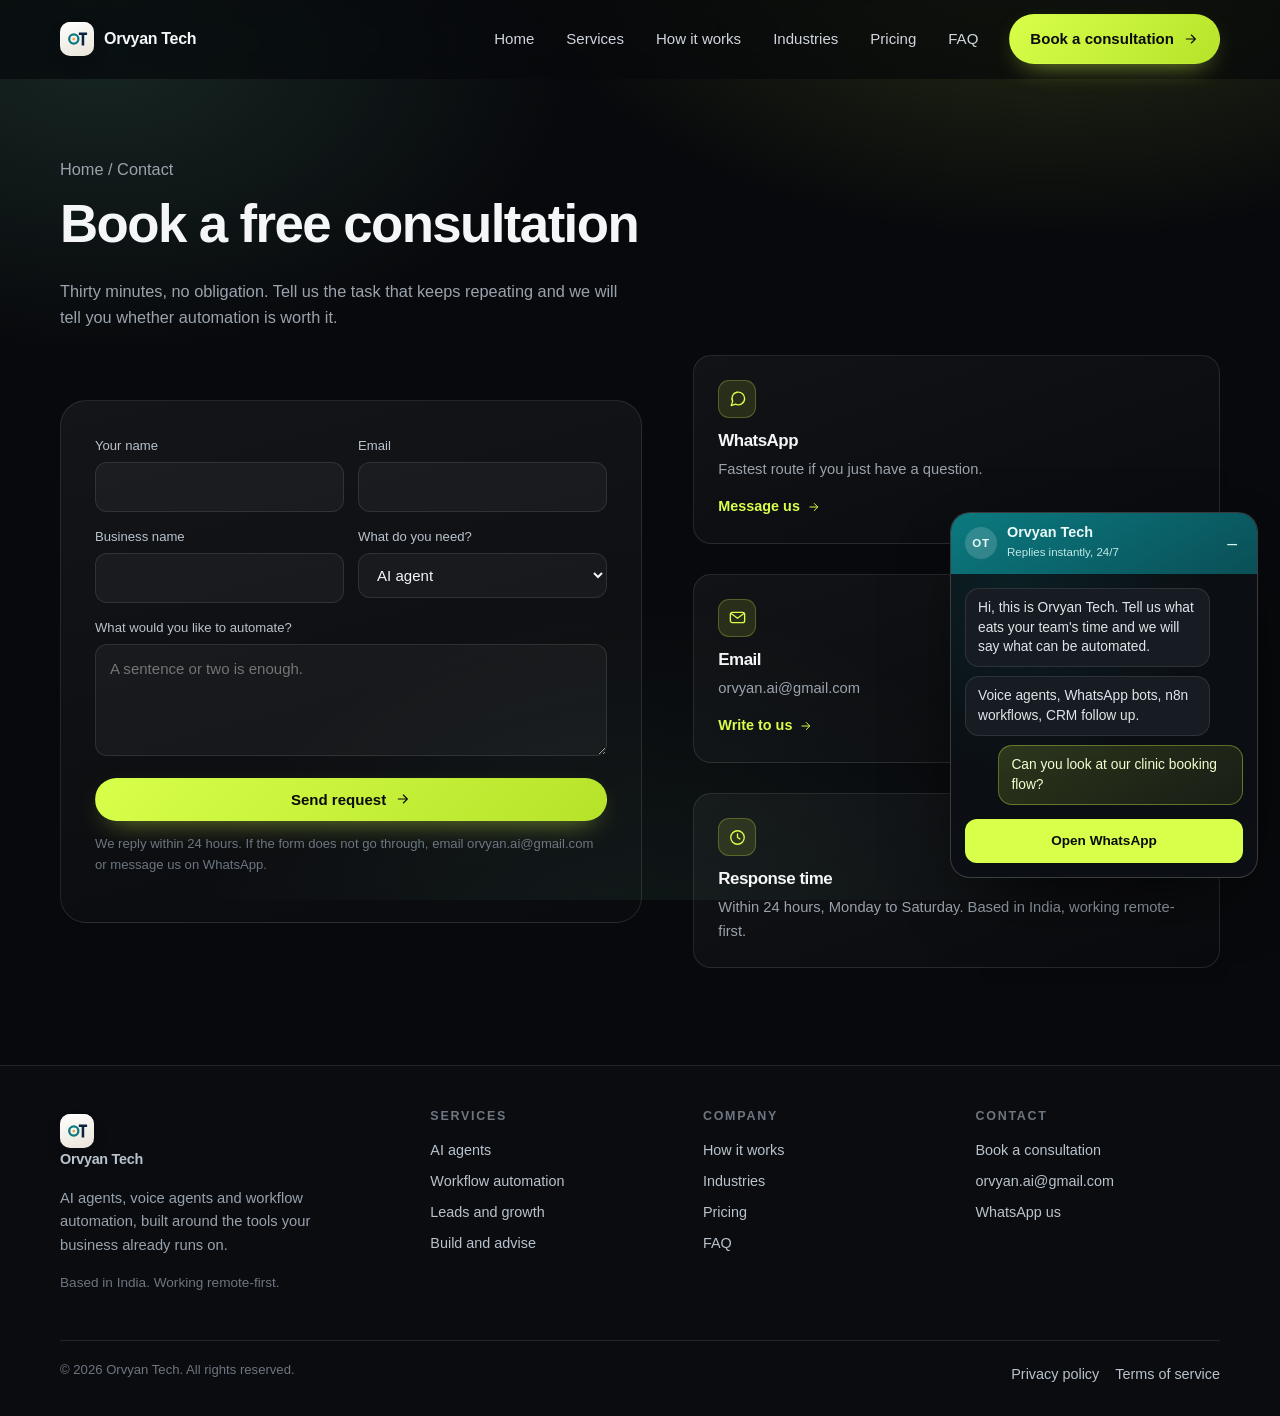
==== commit 2e2b98d5: "WhatsApp dock: state that replies are instant, since the number is automated The dock header said re" ====
--- a/contact.html
+++ b/contact.html
@@ -129,7 +129,7 @@
 <aside class="wa-dock" id="waDock" aria-label="Chat with Orvyan Tech on WhatsApp">
   <div class="wa-head">
     <span class="wa-ava">OT</span>
-    <div><strong>Orvyan Tech</strong><small>Typically replies within an hour</small></div>
+    <div><strong>Orvyan Tech</strong><small>Replies instantly, 24/7</small></div>
     <button class="wa-min" type="button" aria-label="Minimise chat">&#8211;</button>
   </div>
   <div class="wa-body">
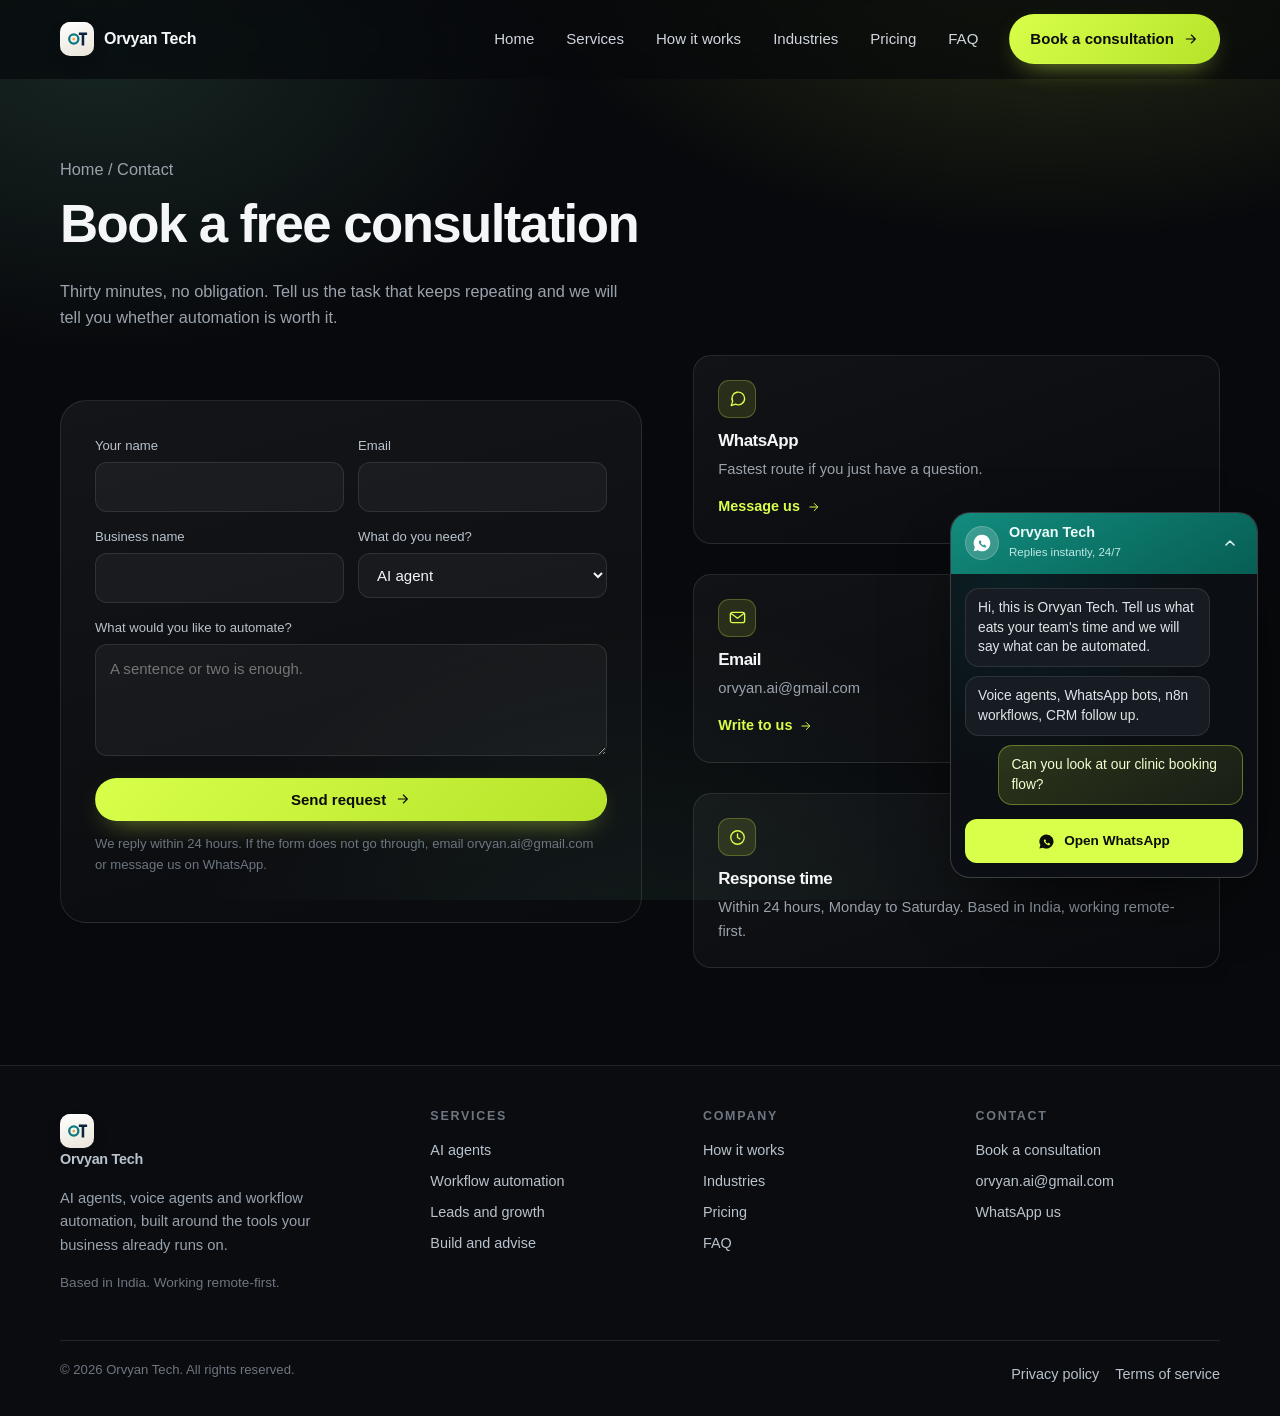
==== commit 67892a8b: "Dock header: real WhatsApp logo mark and a chevron instead of a dash The header now carries the What" ====
--- a/contact.html
+++ b/contact.html
@@ -128,16 +128,16 @@
 </footer>
 <aside class="wa-dock" id="waDock" aria-label="Chat with Orvyan Tech on WhatsApp">
   <div class="wa-head">
-    <span class="wa-ava">OT</span>
+    <span class="wa-ava"><svg viewBox="0 0 24 24" fill="currentColor" aria-hidden="true"><path d="M12 2a10 10 0 0 0-8.6 15.1L2 22l5-1.3A10 10 0 1 0 12 2Zm5.5 14.1c-.2.6-1.2 1.2-1.7 1.2-.5.1-1 .1-1.6-.1a11 11 0 0 1-4.4-3.1c-1-1.2-1.6-2.4-1.6-3.2 0-.7.4-1.4.8-1.7.2-.2.4-.2.6-.2h.5c.2 0 .3 0 .5.4l.6 1.5c.1.2 0 .4-.1.5l-.4.5c-.1.2-.2.3 0 .5.4.7 1.5 1.9 2.4 2.3.2.1.4.1.5 0l.6-.7c.1-.2.3-.2.5-.1l1.5.7c.2.1.4.2.4.4 0 .1 0 .5-.1.9Z"/></svg></span>
     <div><strong>Orvyan Tech</strong><small>Replies instantly, 24/7</small></div>
-    <button class="wa-min" type="button" aria-label="Minimise chat">&#8211;</button>
+    <button class="wa-min" type="button" aria-label="Minimise chat"><svg viewBox="0 0 24 24" fill="none" stroke="currentColor" stroke-width="2.4" stroke-linecap="round" stroke-linejoin="round" aria-hidden="true"><path d="M6 15l6-6 6 6"/></svg></button>
   </div>
   <div class="wa-body">
     <div class="wa-msg in">Hi, this is Orvyan Tech. Tell us what eats your team's time and we will say what can be automated.</div>
     <div class="wa-msg in">Voice agents, WhatsApp bots, n8n workflows, CRM follow up.</div>
     <div class="wa-msg me">Can you look at our clinic booking flow?</div>
   </div>
-  <a class="wa-cta" href="https://wa.me/917972928086" target="_blank" rel="noopener">Open WhatsApp</a>
+  <a class="wa-cta" href="https://wa.me/917972928086" target="_blank" rel="noopener"><svg viewBox="0 0 24 24" fill="currentColor" aria-hidden="true"><path d="M12 2a10 10 0 0 0-8.6 15.1L2 22l5-1.3A10 10 0 1 0 12 2Zm5.5 14.1c-.2.6-1.2 1.2-1.7 1.2-.5.1-1 .1-1.6-.1a11 11 0 0 1-4.4-3.1c-1-1.2-1.6-2.4-1.6-3.2 0-.7.4-1.4.8-1.7.2-.2.4-.2.6-.2h.5c.2 0 .3 0 .5.4l.6 1.5c.1.2 0 .4-.1.5l-.4.5c-.1.2-.2.3 0 .5.4.7 1.5 1.9 2.4 2.3.2.1.4.1.5 0l.6-.7c.1-.2.3-.2.5-.1l1.5.7c.2.1.4.2.4.4 0 .1 0 .5-.1.9Z"/></svg>Open WhatsApp</a>
 </aside>
 <script src="assets/js/site.js" defer></script>
 </body>
--- a/assets/css/site.css
+++ b/assets/css/site.css
@@ -394,11 +394,13 @@
 .wa-dock.min .wa-head,.wa-dock.min .wa-body,.wa-dock.min .wa-cta{display:none}
 .wa-dock.min::after{content:"";position:absolute;inset:0;margin:auto;width:26px;height:26px;
   background:no-repeat center/contain url("data:image/svg+xml;utf8,<svg xmlns='http://www.w3.org/2000/svg' viewBox='0 0 24 24' fill='%23081012'><path d='M12 2a10 10 0 0 0-8.6 15.1L2 22l5-1.3A10 10 0 1 0 12 2Zm5.5 14.1c-.2.6-1.2 1.2-1.7 1.2-.5.1-1 .1-1.6-.1a11 11 0 0 1-4.4-3.1c-1-1.2-1.6-2.4-1.6-3.2 0-.7.4-1.4.8-1.7.2-.2.4-.2.6-.2h.5c.2 0 .3 0 .5.4l.6 1.5c.1.2 0 .4-.1.5l-.4.5c-.1.2-.2.3 0 .5.4.7 1.5 1.9 2.4 2.3.2.1.4.1.5 0l.6-.7c.1-.2.3-.2.5-.1l1.5.7c.2.1.4.2.4.4 0 .1 0 .5-.1.9Z'/></svg>")}
-.wa-head{display:flex;align-items:center;gap:10px;padding:12px 14px;background:linear-gradient(150deg,#0b7a80,#0a4f57);color:#eafaf9}
-.wa-ava{width:32px;height:32px;border-radius:50%;display:grid;place-items:center;background:rgba(255,255,255,.16);font-size:.72rem;font-weight:700;letter-spacing:.06em}
+.wa-head{display:flex;align-items:center;gap:10px;padding:12px 14px;background:linear-gradient(150deg,#128c7e,#075e54);color:#eafaf9}
+.wa-ava{width:34px;height:34px;border-radius:50%;display:grid;place-items:center;background:rgba(255,255,255,.18);box-shadow:inset 0 0 0 1px rgba(255,255,255,.18);flex:0 0 auto}
+.wa-ava svg{width:20px;height:20px;color:#fff}
 .wa-head strong{display:block;font-size:.9rem;line-height:1.1}
 .wa-head small{display:block;font-size:.72rem;color:#bfe9e6;margin-top:2px}
-.wa-min{margin-left:auto;background:transparent;border:0;color:#d8f3f1;font-size:1.1rem;line-height:1;cursor:pointer;padding:4px 6px;border-radius:8px}
+.wa-min{margin-left:auto;background:transparent;border:0;color:#d8f3f1;cursor:pointer;padding:5px;border-radius:8px;display:grid;place-items:center}
+.wa-min svg{width:16px;height:16px}
 .wa-min:hover{background:rgba(255,255,255,.14);color:#fff}
 .wa-body{padding:14px;display:flex;flex-direction:column;gap:9px;background:
   radial-gradient(circle at 20% 0%,rgba(11,122,128,.16),transparent 60%),#0b0e12}
@@ -410,9 +412,10 @@
 .wa-msg:nth-child(2){animation-delay:.55s}
 .wa-msg:nth-child(3){animation-delay:.95s}
 @keyframes waIn{to{opacity:1;transform:none}}
-.wa-cta{display:flex;align-items:center;justify-content:center;gap:8px;margin:0 14px 14px;padding:11px 14px;border-radius:12px;
+.wa-cta{display:flex;align-items:center;justify-content:center;gap:9px;margin:0 14px 14px;padding:11px 14px;border-radius:12px;
   background:var(--lime);color:#0a0d08;font-weight:700;font-size:.85rem;text-decoration:none;
   transition:transform .25s var(--ease-out),box-shadow .25s var(--ease)}
+.wa-cta svg{width:17px;height:17px;flex:0 0 auto}
 .wa-cta:hover{transform:translateY(-2px);box-shadow:0 14px 30px -16px rgba(216,255,74,.8);color:#0a0d08}
 @media (max-width:760px){.wa-dock{right:12px;bottom:12px;width:calc(100vw - 24px)}.wa-dock.min{width:58px;height:58px}}
 @media (prefers-reduced-motion:reduce){.wa-msg{animation:none;opacity:1;transform:none}}
--- a/assets/css/site.css
+++ b/assets/css/site.css
@@ -394,11 +394,13 @@
 .wa-dock.min .wa-head,.wa-dock.min .wa-body,.wa-dock.min .wa-cta{display:none}
 .wa-dock.min::after{content:"";position:absolute;inset:0;margin:auto;width:26px;height:26px;
   background:no-repeat center/contain url("data:image/svg+xml;utf8,<svg xmlns='http://www.w3.org/2000/svg' viewBox='0 0 24 24' fill='%23081012'><path d='M12 2a10 10 0 0 0-8.6 15.1L2 22l5-1.3A10 10 0 1 0 12 2Zm5.5 14.1c-.2.6-1.2 1.2-1.7 1.2-.5.1-1 .1-1.6-.1a11 11 0 0 1-4.4-3.1c-1-1.2-1.6-2.4-1.6-3.2 0-.7.4-1.4.8-1.7.2-.2.4-.2.6-.2h.5c.2 0 .3 0 .5.4l.6 1.5c.1.2 0 .4-.1.5l-.4.5c-.1.2-.2.3 0 .5.4.7 1.5 1.9 2.4 2.3.2.1.4.1.5 0l.6-.7c.1-.2.3-.2.5-.1l1.5.7c.2.1.4.2.4.4 0 .1 0 .5-.1.9Z'/></svg>")}
-.wa-head{display:flex;align-items:center;gap:10px;padding:12px 14px;background:linear-gradient(150deg,#0b7a80,#0a4f57);color:#eafaf9}
-.wa-ava{width:32px;height:32px;border-radius:50%;display:grid;place-items:center;background:rgba(255,255,255,.16);font-size:.72rem;font-weight:700;letter-spacing:.06em}
+.wa-head{display:flex;align-items:center;gap:10px;padding:12px 14px;background:linear-gradient(150deg,#128c7e,#075e54);color:#eafaf9}
+.wa-ava{width:34px;height:34px;border-radius:50%;display:grid;place-items:center;background:rgba(255,255,255,.18);box-shadow:inset 0 0 0 1px rgba(255,255,255,.18);flex:0 0 auto}
+.wa-ava svg{width:20px;height:20px;color:#fff}
 .wa-head strong{display:block;font-size:.9rem;line-height:1.1}
 .wa-head small{display:block;font-size:.72rem;color:#bfe9e6;margin-top:2px}
-.wa-min{margin-left:auto;background:transparent;border:0;color:#d8f3f1;font-size:1.1rem;line-height:1;cursor:pointer;padding:4px 6px;border-radius:8px}
+.wa-min{margin-left:auto;background:transparent;border:0;color:#d8f3f1;cursor:pointer;padding:5px;border-radius:8px;display:grid;place-items:center}
+.wa-min svg{width:16px;height:16px}
 .wa-min:hover{background:rgba(255,255,255,.14);color:#fff}
 .wa-body{padding:14px;display:flex;flex-direction:column;gap:9px;background:
   radial-gradient(circle at 20% 0%,rgba(11,122,128,.16),transparent 60%),#0b0e12}
@@ -410,9 +412,10 @@
 .wa-msg:nth-child(2){animation-delay:.55s}
 .wa-msg:nth-child(3){animation-delay:.95s}
 @keyframes waIn{to{opacity:1;transform:none}}
-.wa-cta{display:flex;align-items:center;justify-content:center;gap:8px;margin:0 14px 14px;padding:11px 14px;border-radius:12px;
+.wa-cta{display:flex;align-items:center;justify-content:center;gap:9px;margin:0 14px 14px;padding:11px 14px;border-radius:12px;
   background:var(--lime);color:#0a0d08;font-weight:700;font-size:.85rem;text-decoration:none;
   transition:transform .25s var(--ease-out),box-shadow .25s var(--ease)}
+.wa-cta svg{width:17px;height:17px;flex:0 0 auto}
 .wa-cta:hover{transform:translateY(-2px);box-shadow:0 14px 30px -16px rgba(216,255,74,.8);color:#0a0d08}
 @media (max-width:760px){.wa-dock{right:12px;bottom:12px;width:calc(100vw - 24px)}.wa-dock.min{width:58px;height:58px}}
 @media (prefers-reduced-motion:reduce){.wa-msg{animation:none;opacity:1;transform:none}}
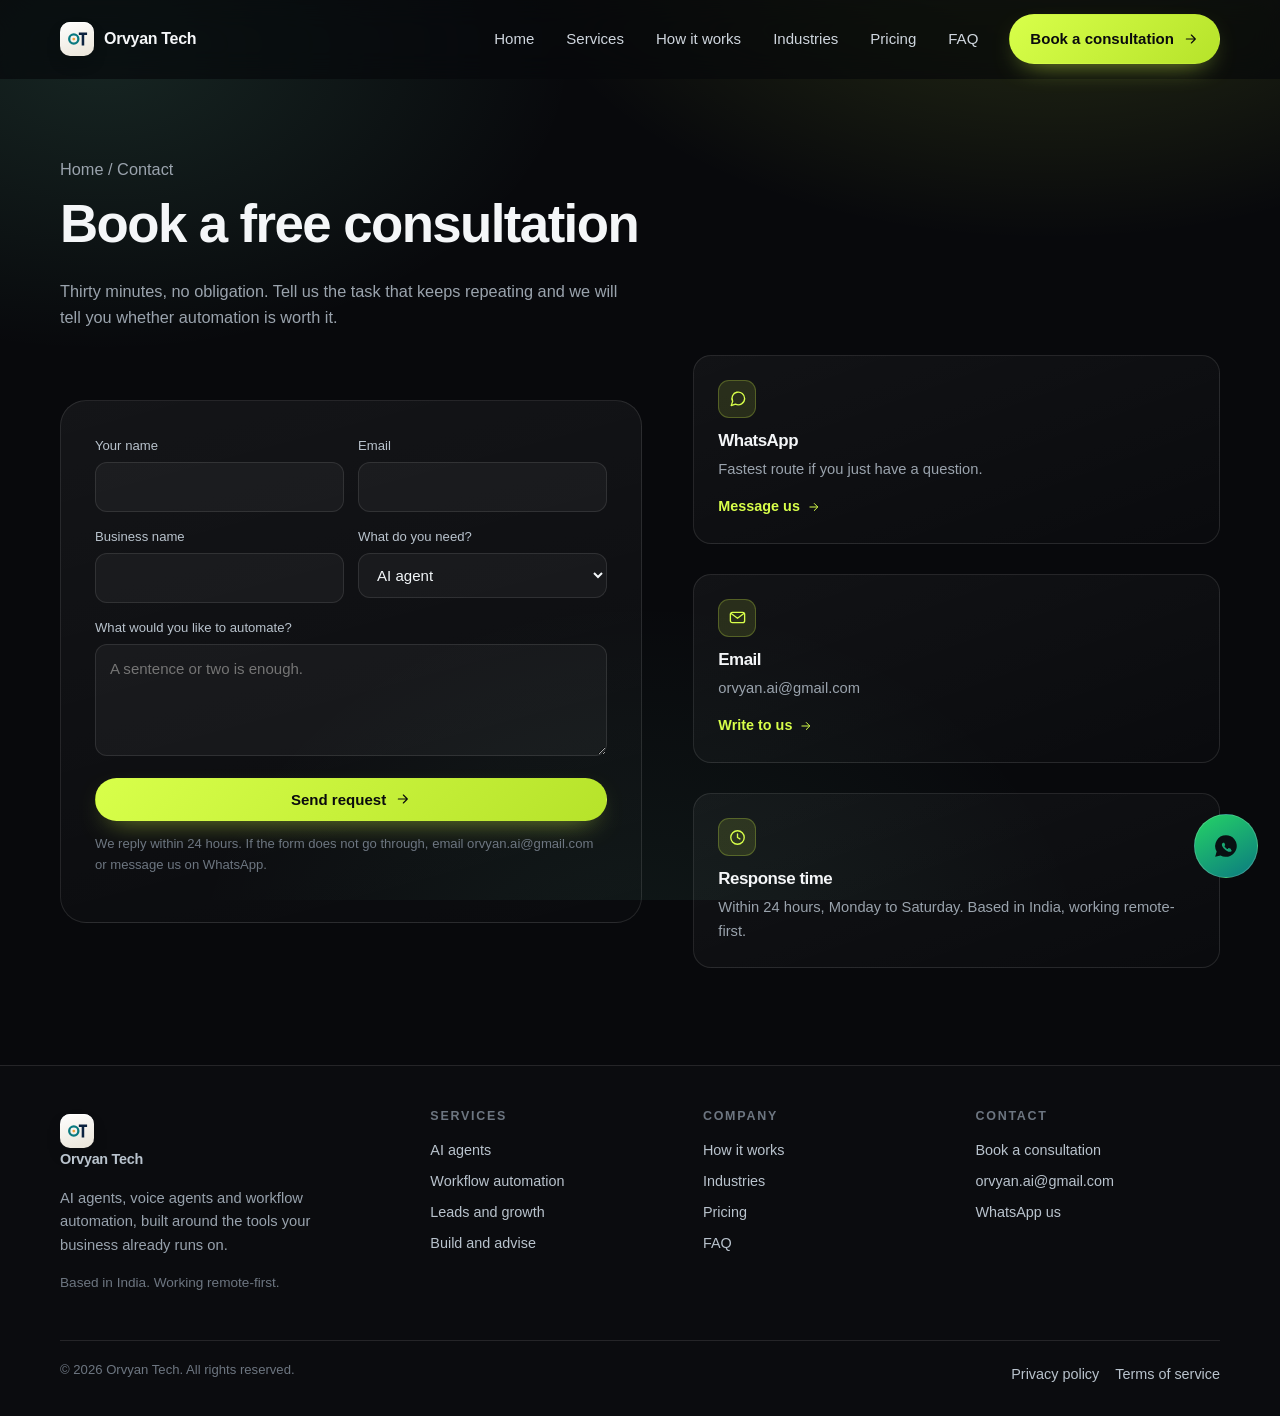
==== commit f057c66f: "WhatsApp dock: stay collapsed until opened, and remember the choice The dock reopened by itself on e" ====
--- a/contact.html
+++ b/contact.html
@@ -126,7 +126,7 @@
     </div>
   </div>
 </footer>
-<aside class="wa-dock" id="waDock" aria-label="Chat with Orvyan Tech on WhatsApp">
+<aside class="wa-dock min" id="waDock" aria-label="Chat with Orvyan Tech on WhatsApp">
   <div class="wa-head">
     <span class="wa-ava"><svg viewBox="0 0 24 24" fill="currentColor" aria-hidden="true"><path d="M12 2a10 10 0 0 0-8.6 15.1L2 22l5-1.3A10 10 0 1 0 12 2Zm5.5 14.1c-.2.6-1.2 1.2-1.7 1.2-.5.1-1 .1-1.6-.1a11 11 0 0 1-4.4-3.1c-1-1.2-1.6-2.4-1.6-3.2 0-.7.4-1.4.8-1.7.2-.2.4-.2.6-.2h.5c.2 0 .3 0 .5.4l.6 1.5c.1.2 0 .4-.1.5l-.4.5c-.1.2-.2.3 0 .5.4.7 1.5 1.9 2.4 2.3.2.1.4.1.5 0l.6-.7c.1-.2.3-.2.5-.1l1.5.7c.2.1.4.2.4.4 0 .1 0 .5-.1.9Z"/></svg></span>
     <div><strong>Orvyan Tech</strong><small>Replies instantly, 24/7</small></div>
